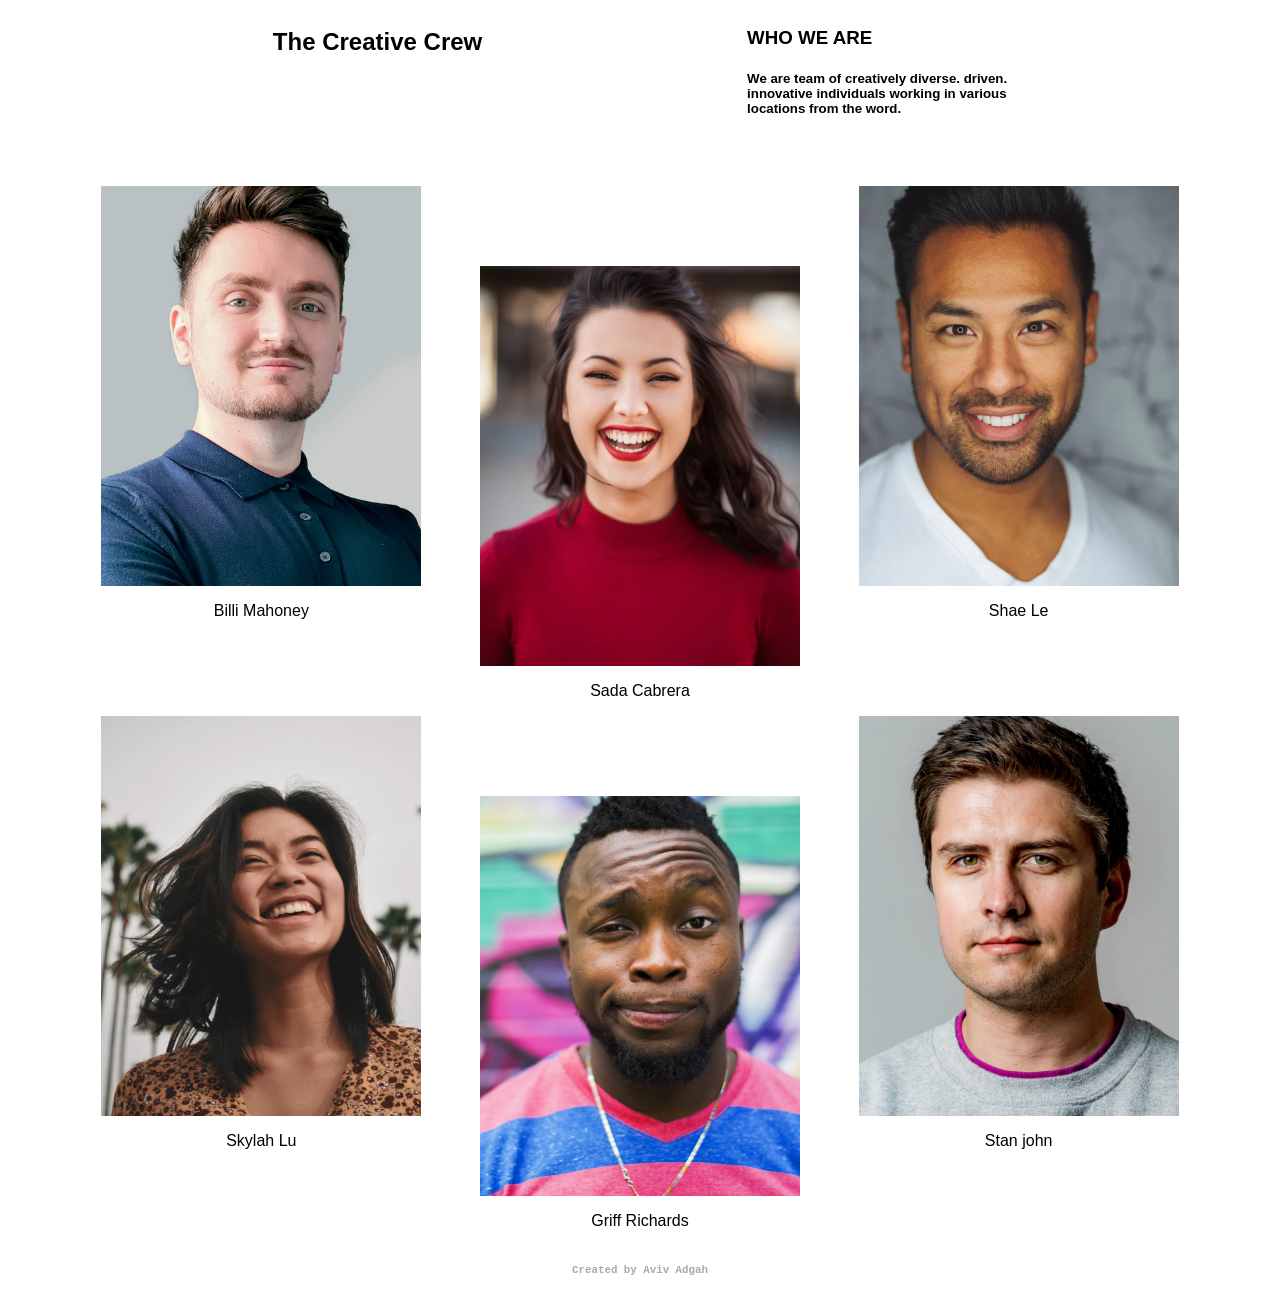
==== index.html @ 00411f1b "Update and rename teamPage.html to index.html" ====
<!DOCTYPE html>
<html lang="en">
<head>
    <meta charset="UTF-8">
    <meta http-equiv="X-UA-Compatible" content="IE=edge">
    <meta name="viewport" content="width=device-width, initial-scale=1.0">
    <link rel="stylesheet" href="style.css">
    <title>My Team</title>
</head>
<body>
    <header>
        <div class="title">
            <h2>The Creative Crew</h2>
        </div>
        <div class="main-text">
            <h3>WHO WE ARE</h3>
            <h5>
                We are team of creatively diverse. driven.  <br/>
                innovative individuals working in various <br/>
                locations from the word.
            </h5>
        </div>
    </header>
    <section>
        <div class="avatar">
            <div class="photos photo1"></div>
            <p class="avatar-name">Billi Mahoney</p>
        </div>
        <div class="avatar">
            <div class="photos photo2"></div>
            <p class="avatar-name">Sada Cabrera</p>
        </div>
        <div class="avatar">
            <div class="photos photo3"></div>
            <p class="avatar-name">Shae Le</p>
        </div>
        <div class="avatar">
            <div class="photos photo4"></div>
            <p class="avatar-name">Skylah Lu</p>
        </div>
        <div class="avatar">
            <div class="photos photo5"></div>
            <p class="avatar-name">Griff Richards</p>
        </div>
        <div class="avatar">
            <div class="photos photo6"></div>
            <p class="avatar-name">Stan john</p>
        </div>
    </section>
    <footer>
        <h5>Created by Aviv Adgah</h5>
    </footer>
</body>
</html>
---- style.css ----
header {
  display: flex;
  justify-content: space-evenly;
  font-family: sans-serif;
  margin-bottom: 3em;
}

section {
  display: flex;
  justify-content: space-around;
  flex-wrap: wrap;
  margin: 0 4em;
}
section .avatar .photos {
  height: 25em;
  width: 20em;
  background-position: center;
  background-repeat: no-repeat;
  background-size: cover;
}
section .avatar .photo1 {
  background-image: url("/images/photo1.png");
}
section .avatar .photo2 {
  background-image: url("/images/photo2.png");
}
section .avatar .photo3 {
  background-image: url("/images/photo3.png");
}
section .avatar .photo4 {
  background-image: url("/images/photo4.png");
}
section .avatar .photo5 {
  background-image: url("/images/photo5.png");
}
section .avatar .photo6 {
  background-image: url("/images/photo6.png");
}
section .avatar .avatar-name {
  text-align: center;
  font-family: sans-serif;
}

footer {
  text-align: center;
  font-family: monospace;
  color: darkgray;
}

@media screen and (min-width: 990px) {
  .photo2 {
    margin-top: 5em;
  }
  .photo5 {
    margin-top: 5em;
  }
}/*# sourceMappingURL=style.css.map */
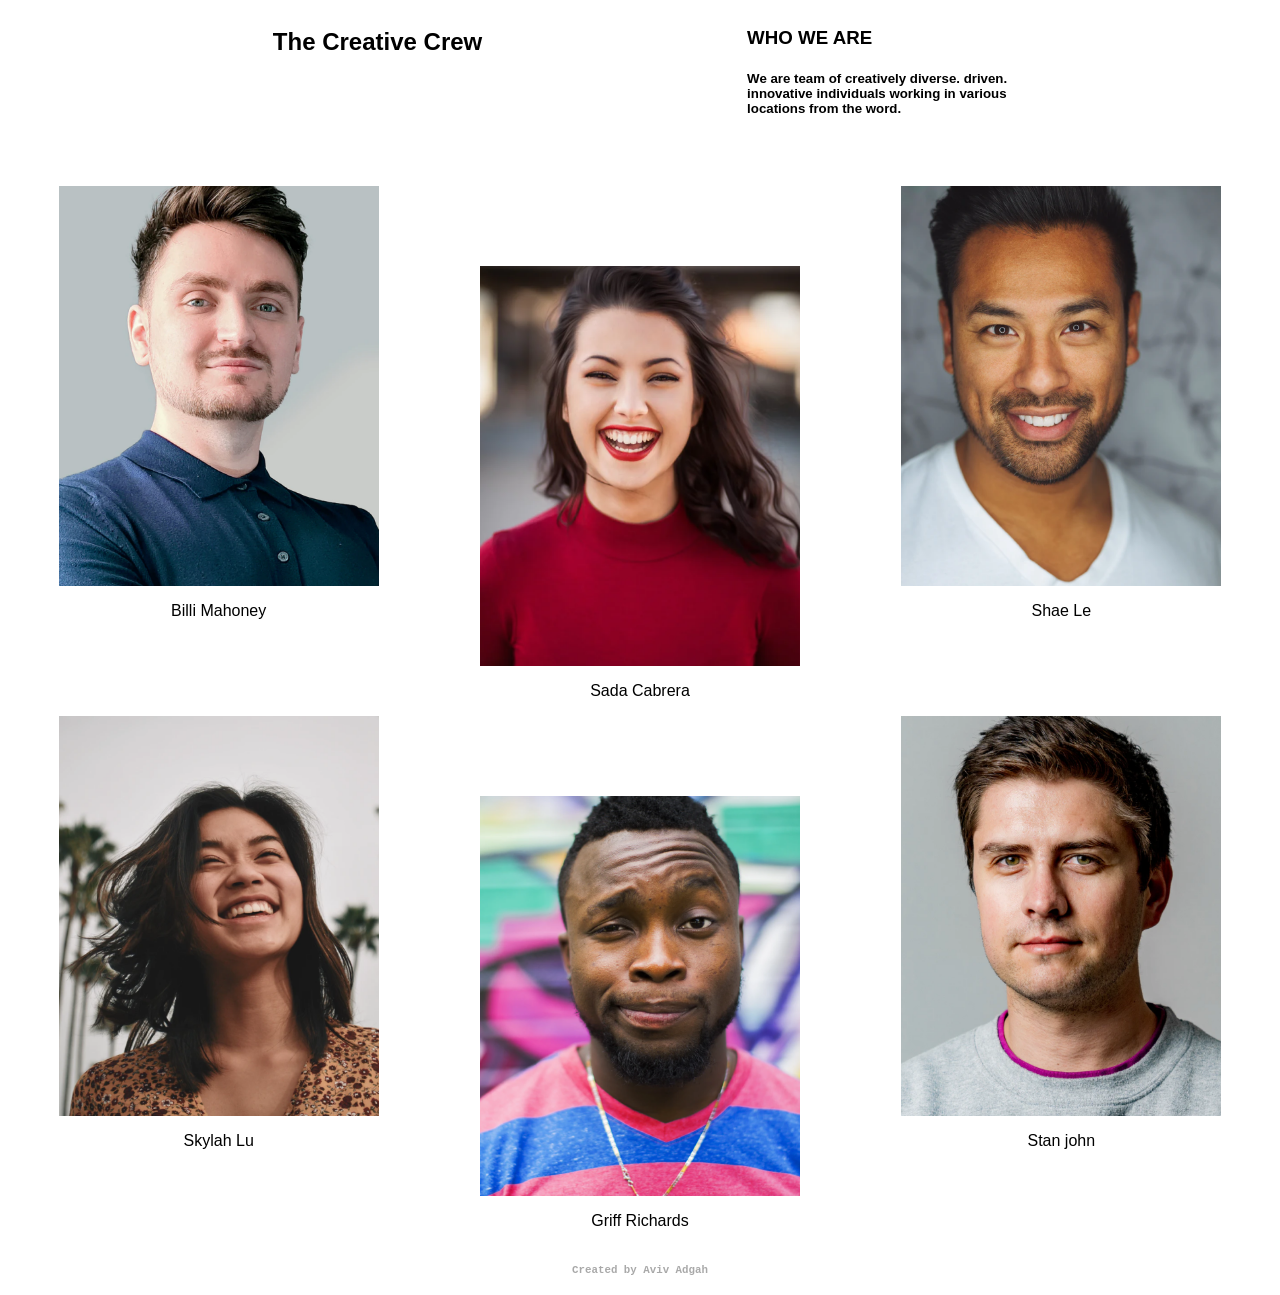
==== commit 4e4c658e: "first commit" ====
--- a/index.html
+++ b/index.html
@@ -1,54 +1,54 @@
-<!DOCTYPE html>
-<html lang="en">
-<head>
-    <meta charset="UTF-8">
-    <meta http-equiv="X-UA-Compatible" content="IE=edge">
-    <meta name="viewport" content="width=device-width, initial-scale=1.0">
-    <link rel="stylesheet" href="style.css">
-    <title>My Team</title>
-</head>
-<body>
-    <header>
-        <div class="title">
-            <h2>The Creative Crew</h2>
-        </div>
-        <div class="main-text">
-            <h3>WHO WE ARE</h3>
-            <h5>
-                We are team of creatively diverse. driven.  <br/>
-                innovative individuals working in various <br/>
-                locations from the word.
-            </h5>
-        </div>
-    </header>
-    <section>
-        <div class="avatar">
-            <div class="photos photo1"></div>
-            <p class="avatar-name">Billi Mahoney</p>
-        </div>
-        <div class="avatar">
-            <div class="photos photo2"></div>
-            <p class="avatar-name">Sada Cabrera</p>
-        </div>
-        <div class="avatar">
-            <div class="photos photo3"></div>
-            <p class="avatar-name">Shae Le</p>
-        </div>
-        <div class="avatar">
-            <div class="photos photo4"></div>
-            <p class="avatar-name">Skylah Lu</p>
-        </div>
-        <div class="avatar">
-            <div class="photos photo5"></div>
-            <p class="avatar-name">Griff Richards</p>
-        </div>
-        <div class="avatar">
-            <div class="photos photo6"></div>
-            <p class="avatar-name">Stan john</p>
-        </div>
-    </section>
-    <footer>
-        <h5>Created by Aviv Adgah</h5>
-    </footer>
-</body>
-</html>
+<!DOCTYPE html>
+<html lang="en">
+<head>
+    <meta charset="UTF-8">
+    <meta http-equiv="X-UA-Compatible" content="IE=edge">
+    <meta name="viewport" content="width=device-width, initial-scale=1.0">
+    <link rel="stylesheet" href="style.css">
+    <title>My Team</title>
+</head>
+<body>
+    <header>
+        <div class="title">
+            <h2>The Creative Crew</h2>
+        </div>
+        <div class="main-text">
+            <h3>WHO WE ARE</h3>
+            <h5>
+                We are team of creatively diverse. driven.  <br/>
+                innovative individuals working in various <br/>
+                locations from the word.
+            </h5>
+        </div>
+    </header>
+    <section>
+        <div class="avatar">
+            <div class="photos photo1"></div>
+            <p class="avatar-name">Billi Mahoney</p>
+        </div>
+        <div class="avatar">
+            <div class="photos photo2"></div>
+            <p class="avatar-name">Sada Cabrera</p>
+        </div>
+        <div class="avatar">
+            <div class="photos photo3"></div>
+            <p class="avatar-name">Shae Le</p>
+        </div>
+        <div class="avatar">
+            <div class="photos photo4"></div>
+            <p class="avatar-name">Skylah Lu</p>
+        </div>
+        <div class="avatar">
+            <div class="photos photo5"></div>
+            <p class="avatar-name">Griff Richards</p>
+        </div>
+        <div class="avatar">
+            <div class="photos photo6"></div>
+            <p class="avatar-name">Stan john</p>
+        </div>
+    </section>
+    <footer>
+        <h5>Created by Aviv Adgah</h5>
+    </footer>
+</body>
+</html>
--- a/style.css
+++ b/style.css
@@ -9,7 +9,6 @@
   display: flex;
   justify-content: space-around;
   flex-wrap: wrap;
-  margin: 0 4em;
 }
 section .avatar .photos {
   height: 25em;
@@ -19,22 +18,22 @@
   background-size: cover;
 }
 section .avatar .photo1 {
-  background-image: url("/images/photo1.png");
+  background-image: url("images/photo1.png");
 }
 section .avatar .photo2 {
-  background-image: url("/images/photo2.png");
+  background-image: url("images/photo2.png");
 }
 section .avatar .photo3 {
-  background-image: url("/images/photo3.png");
+  background-image: url("images/photo3.png");
 }
 section .avatar .photo4 {
-  background-image: url("/images/photo4.png");
+  background-image: url("images/photo4.png");
 }
 section .avatar .photo5 {
-  background-image: url("/images/photo5.png");
+  background-image: url("images/photo5.png");
 }
 section .avatar .photo6 {
-  background-image: url("/images/photo6.png");
+  background-image: url("images/photo6.png");
 }
 section .avatar .avatar-name {
   text-align: center;
